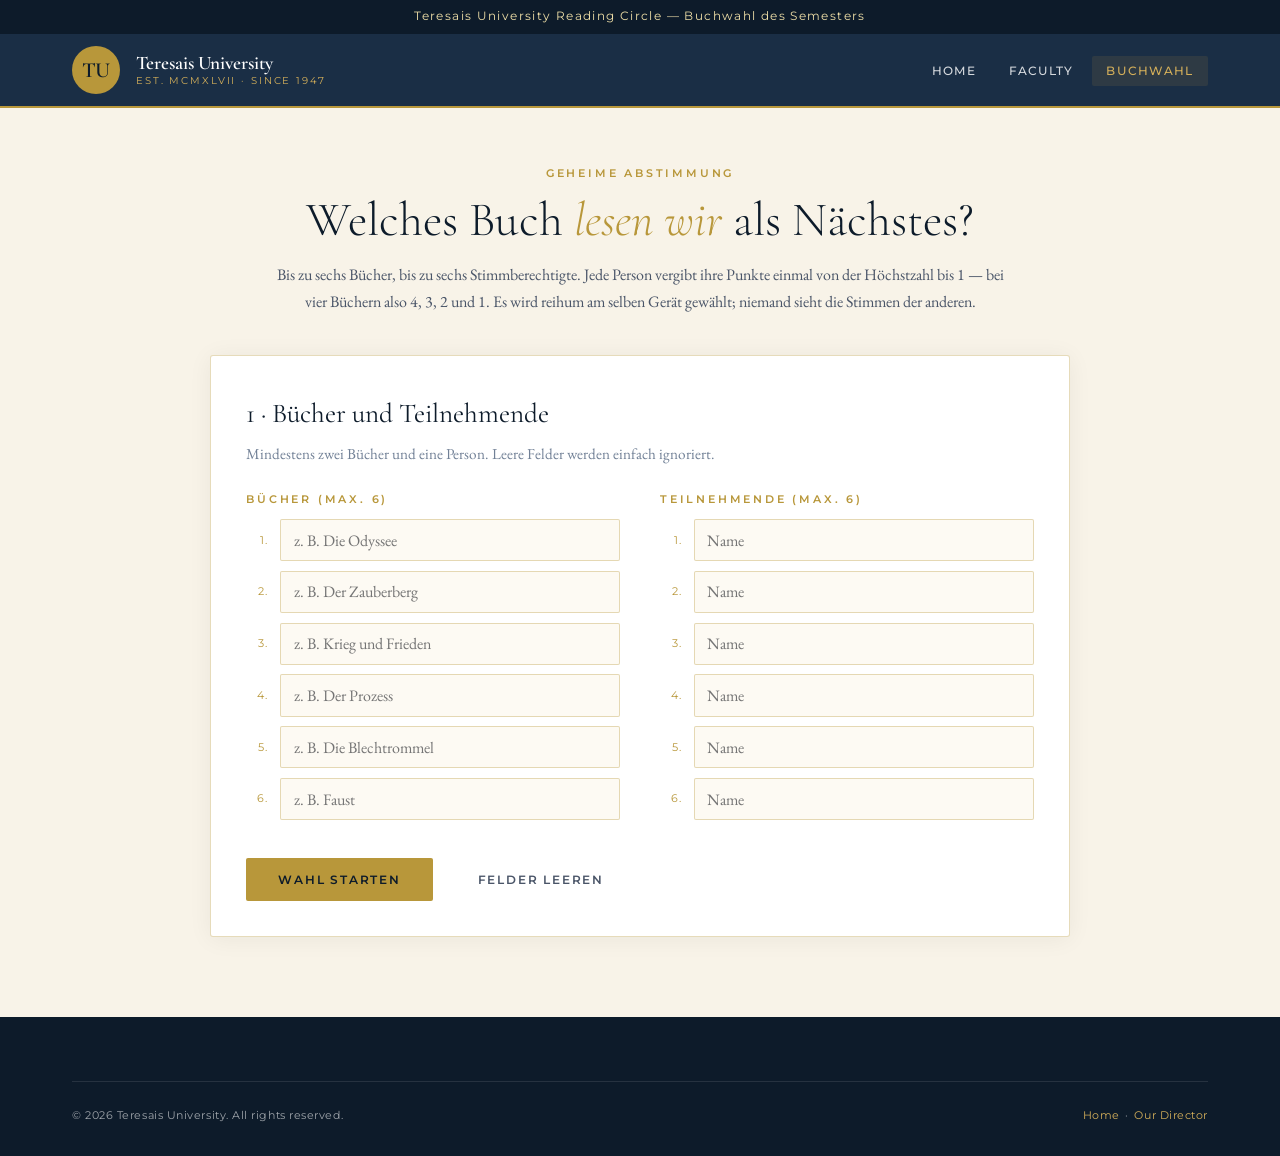
==== buchwahl.html @ daeba372 "Add secret book voting tool (Buchwahl) Standalone page for the reading circle: enter up to 6 books a" ====
<!DOCTYPE html>
<html lang="de">
<head>
  <meta charset="UTF-8" />
  <meta name="viewport" content="width=device-width, initial-scale=1.0" />
  <title>Buchwahl — Teresais University</title>
  <link rel="stylesheet" href="styles.css" />
  <style>
    /* ── Buchwahl — seiteneigene Stile ─────────────── */
    .vote-page { background: var(--parchment); min-height: 70vh; padding: 3.5rem 0 5rem; }
    .vote-head { text-align: center; margin-bottom: 2.5rem; }
    .vote-head h1 {
      font-family: 'Cormorant Garamond', Georgia, serif;
      font-weight: 300;
      font-size: clamp(2rem, 4vw, 3rem);
      line-height: 1.15;
    }
    .vote-head h1 em { font-style: italic; color: var(--gold); }
    .vote-head p { color: var(--slate); max-width: 46rem; margin: 0.8rem auto 0; }

    .card {
      background: var(--white);
      border: 1px solid var(--border);
      border-radius: 3px;
      box-shadow: 0 2px 24px rgba(13,27,42,0.06);
      padding: 2.2rem;
      max-width: 860px;
      margin: 0 auto;
    }
    .card + .card { margin-top: 1.5rem; }
    .card h2 {
      font-family: 'Cormorant Garamond', Georgia, serif;
      font-weight: 400;
      font-size: 1.7rem;
      margin-bottom: 0.3rem;
    }
    .card-hint { color: var(--slate-light); font-size: 0.95rem; margin-bottom: 1.4rem; }

    .field-grid { display: grid; grid-template-columns: 1fr 1fr; gap: 2.5rem; }
    @media (max-width: 720px) { .field-grid { grid-template-columns: 1fr; gap: 1.8rem; } }

    .field-row { display: flex; align-items: center; gap: 0.7rem; margin-bottom: 0.6rem; }
    .field-num {
      font-family: 'Montserrat', sans-serif;
      font-size: 0.7rem;
      letter-spacing: 0.1em;
      color: var(--gold);
      width: 1.4rem;
      text-align: right;
      flex: none;
    }
    .field-row input {
      flex: 1;
      font-family: 'EB Garamond', Georgia, serif;
      font-size: 1rem;
      color: var(--navy);
      background: var(--cream);
      border: 1px solid var(--border);
      border-radius: 2px;
      padding: 0.6rem 0.8rem;
      min-width: 0;
    }
    .field-row input:focus { outline: 2px solid var(--gold-light); outline-offset: 1px; background: var(--white); }

    button.btn { border: none; cursor: pointer; font-family: 'Montserrat', sans-serif; }
    .btn-navy { background: var(--navy); color: var(--gold-pale); }
    .btn-navy:hover { background: var(--navy-mid); }
    .btn-ghost {
      background: transparent;
      border: 1px solid var(--border);
      color: var(--slate);
    }
    .btn-ghost:hover { border-color: var(--gold); color: var(--navy); }
    .btn:disabled { opacity: 0.4; cursor: not-allowed; transform: none; box-shadow: none; }
    .btn-row { display: flex; flex-wrap: wrap; gap: 0.8rem; margin-top: 1.8rem; align-items: center; }
    .btn-row .btn-outline { margin-left: 0; }

    .notice {
      font-family: 'Montserrat', sans-serif;
      font-size: 0.78rem;
      letter-spacing: 0.04em;
      border-left: 3px solid var(--gold);
      background: rgba(184,151,58,0.09);
      color: var(--navy);
      padding: 0.7rem 1rem;
      margin-top: 1.2rem;
      border-radius: 2px;
    }
    .notice.error { border-left-color: #a03030; background: rgba(160,48,48,0.08); }
    .notice[hidden] { display: none; }

    /* ── Übergabe ──────────────────────────────────── */
    .handoff { text-align: center; padding: 1.5rem 0 0.5rem; }
    .handoff .who {
      font-family: 'Cormorant Garamond', Georgia, serif;
      font-size: clamp(2rem, 5vw, 3.2rem);
      font-weight: 300;
      color: var(--navy);
      margin: 0.6rem 0 0.4rem;
      word-break: break-word;
    }
    .handoff .secret {
      font-family: 'Montserrat', sans-serif;
      font-size: 0.72rem;
      letter-spacing: 0.18em;
      text-transform: uppercase;
      color: var(--gold);
    }

    /* ── Stimmzettel ───────────────────────────────── */
    .ballot { list-style: none; margin: 0; padding: 0; }
    .ballot li { margin-bottom: 0.7rem; }
    .ballot-btn {
      width: 100%;
      display: flex;
      align-items: center;
      gap: 1rem;
      text-align: left;
      background: var(--cream);
      border: 1px solid var(--border);
      border-radius: 2px;
      padding: 0.9rem 1.1rem;
      cursor: pointer;
      transition: all 0.15s;
      font-family: 'EB Garamond', Georgia, serif;
      font-size: 1.05rem;
      color: var(--navy);
    }
    .ballot-btn:hover { border-color: var(--gold); background: var(--white); }
    .ballot-btn:focus-visible { outline: 2px solid var(--gold-light); outline-offset: 2px; }
    .ballot-btn.chosen { background: var(--navy); color: var(--parchment); border-color: var(--navy); }
    .pts {
      flex: none;
      width: 2.6rem;
      height: 2.6rem;
      border-radius: 50%;
      display: grid;
      place-items: center;
      font-family: 'Montserrat', sans-serif;
      font-size: 0.95rem;
      font-weight: 600;
      border: 1px solid var(--border);
      color: var(--slate-light);
    }
    .ballot-btn.chosen .pts { background: var(--gold); color: var(--navy); border-color: var(--gold); }
    .ballot-title { flex: 1; min-width: 0; }
    .ballot-rank {
      font-family: 'Montserrat', sans-serif;
      font-size: 0.66rem;
      letter-spacing: 0.14em;
      text-transform: uppercase;
      opacity: 0.75;
      display: block;
    }
    .progress {
      font-family: 'Montserrat', sans-serif;
      font-size: 0.72rem;
      letter-spacing: 0.14em;
      text-transform: uppercase;
      color: var(--slate-light);
    }

    /* ── Ergebnis ──────────────────────────────────── */
    .result-row { margin-bottom: 1.4rem; }
    .result-head { display: flex; align-items: baseline; justify-content: space-between; gap: 1rem; }
    .result-name { font-size: 1.15rem; }
    .result-name .place {
      font-family: 'Montserrat', sans-serif;
      font-size: 0.7rem;
      letter-spacing: 0.14em;
      color: var(--gold);
      margin-right: 0.6rem;
    }
    .result-pts { font-family: 'Montserrat', sans-serif; font-size: 0.85rem; color: var(--slate); white-space: nowrap; }
    .bar { height: 8px; background: rgba(13,27,42,0.08); border-radius: 4px; margin-top: 0.5rem; overflow: hidden; }
    .bar span { display: block; height: 100%; background: var(--gold); border-radius: 4px; }
    .result-row.winner .bar span { background: var(--navy); }
    .result-row.winner .result-name { font-weight: 600; }
    .winner-banner {
      background: var(--navy);
      color: var(--parchment);
      border-radius: 3px;
      padding: 1.8rem 2rem;
      text-align: center;
      margin-bottom: 2rem;
    }
    .winner-banner .label {
      font-family: 'Montserrat', sans-serif;
      font-size: 0.7rem;
      letter-spacing: 0.22em;
      text-transform: uppercase;
      color: var(--gold-light);
    }
    .winner-banner .title {
      font-family: 'Cormorant Garamond', Georgia, serif;
      font-size: clamp(1.6rem, 4vw, 2.6rem);
      font-weight: 300;
      margin-top: 0.4rem;
      line-height: 1.2;
    }
    .step-hidden { display: none; }
  </style>
</head>
<body>

  <!-- Top Banner -->
  <div class="top-banner">
    Teresais University Reading Circle &mdash; Buchwahl des Semesters
  </div>

  <!-- Navigation -->
  <nav>
    <div class="nav-inner">
      <a class="nav-brand" href="index.html">
        <div class="nav-crest">TU</div>
        <div class="nav-title">
          Teresais University
          <span>Est. MCMXLVII &middot; Since 1947</span>
        </div>
      </a>
      <ul class="nav-links">
        <li><a href="index.html">Home</a></li>
        <li><a href="director.html">Faculty</a></li>
        <li><a href="buchwahl.html" class="active">Buchwahl</a></li>
      </ul>
    </div>
  </nav>

  <main class="vote-page">
    <div class="container">

      <div class="vote-head">
        <span class="section-label">Geheime Abstimmung</span>
        <h1>Welches Buch <em>lesen wir</em> als N&auml;chstes?</h1>
        <p>
          Bis zu sechs B&uuml;cher, bis zu sechs Stimmberechtigte. Jede Person vergibt ihre
          Punkte einmal von der H&ouml;chstzahl bis 1 &mdash; bei vier B&uuml;chern also 4, 3, 2 und 1.
          Es wird reihum am selben Ger&auml;t gew&auml;hlt; niemand sieht die Stimmen der anderen.
        </p>
      </div>

      <!-- ── Schritt 1: Einrichtung ─────────────────── -->
      <section class="card" id="step-setup">
        <h2>1 &middot; B&uuml;cher und Teilnehmende</h2>
        <p class="card-hint">
          Mindestens zwei B&uuml;cher und eine Person. Leere Felder werden einfach ignoriert.
        </p>

        <div class="field-grid">
          <div>
            <span class="section-label">B&uuml;cher (max. 6)</span>
            <div id="book-fields"></div>
          </div>
          <div>
            <span class="section-label">Teilnehmende (max. 6)</span>
            <div id="voter-fields"></div>
          </div>
        </div>

        <div class="notice error" id="setup-error" hidden></div>

        <div class="btn-row">
          <button type="button" class="btn btn-gold" id="start-btn">Wahl starten</button>
          <button type="button" class="btn btn-ghost" id="clear-setup-btn">Felder leeren</button>
        </div>
      </section>

      <!-- ── Schritt 2: Ger&auml;t &uuml;bergeben ──────────── -->
      <section class="card step-hidden" id="step-handoff">
        <div class="handoff">
          <span class="secret">Bitte weiterreichen &mdash; Stimme <span id="handoff-count"></span></span>
          <div class="who" id="handoff-name"></div>
          <p class="card-hint" id="handoff-hint"></p>
          <div class="btn-row" style="justify-content:center">
            <button type="button" class="btn btn-gold" id="handoff-btn">Ich bin bereit &mdash; Stimmzettel &ouml;ffnen</button>
          </div>
        </div>
      </section>

      <!-- ── Schritt 3: Stimmzettel ─────────────────── -->
      <section class="card step-hidden" id="step-vote">
        <h2 id="vote-title"></h2>
        <p class="card-hint" id="vote-hint"></p>

        <ul class="ballot" id="ballot"></ul>

        <div class="notice" id="vote-status" aria-live="polite"></div>

        <div class="btn-row">
          <button type="button" class="btn btn-gold" id="submit-vote-btn" disabled>Stimme abgeben</button>
          <button type="button" class="btn btn-ghost" id="reset-vote-btn">Rangfolge zur&uuml;cksetzen</button>
        </div>
      </section>

      <!-- ── Schritt 4: Ergebnis ────────────────────── -->
      <section class="card step-hidden" id="step-results">
        <div class="winner-banner" id="winner-banner">
          <div class="label" id="winner-label">Gew&auml;hltes Buch</div>
          <div class="title" id="winner-title"></div>
        </div>

        <h2>Endstand</h2>
        <p class="card-hint" id="results-hint"></p>
        <div id="results-list"></div>

        <div class="notice">
          Einzelne Stimmzettel werden nicht angezeigt &mdash; nur die Gesamtpunkte.
        </div>

        <div class="btn-row">
          <button type="button" class="btn btn-navy" id="again-btn">Nochmal w&auml;hlen (gleiche Liste)</button>
          <button type="button" class="btn btn-ghost" id="new-btn">Neue Wahl</button>
        </div>
      </section>

    </div>
  </main>

  <!-- Footer -->
  <footer>
    <div class="container">
      <div class="footer-bottom">
        <span>&copy; 2026 Teresais University. All rights reserved.</span>
        <span><a href="index.html">Home</a>&ensp;&middot;&ensp;<a href="director.html">Our Director</a></span>
      </div>
    </div>
  </footer>

  <script>
  (function () {
    'use strict';

    var MAX = 6;
    var STORE_KEY = 'tu-buchwahl-v1';

    /* ── Zustand ─────────────────────────────────── */
    var state = {
      phase: 'setup',      // setup | handoff | vote | results
      books: [],           // [{ id, title }]
      voters: [],          // [{ id, name }]
      current: 0,          // Index der Person, die gerade dran ist
      totals: {}           // bookId -> Punkte (aggregiert, keine Einzelstimmen)
    };
    var draft = {};        // bookId -> Punkte, nur f&uuml;r den offenen Stimmzettel
    var order = [];        // Reihenfolge der Klicks im offenen Stimmzettel

    /* ── Hilfen ──────────────────────────────────── */
    function $(id) { return document.getElementById(id); }

    function esc(s) {
      return String(s).replace(/[&<>"']/g, function (c) {
        return { '&': '&amp;', '<': '&lt;', '>': '&gt;', '"': '&quot;', "'": '&#39;' }[c];
      });
    }

    function save() {
      try { localStorage.setItem(STORE_KEY, JSON.stringify(state)); } catch (e) { /* egal */ }
    }

    function load() {
      try {
        var raw = localStorage.getItem(STORE_KEY);
        if (!raw) return null;
        var s = JSON.parse(raw);
        if (!s || !Array.isArray(s.books) || !Array.isArray(s.voters)) return null;
        return s;
      } catch (e) { return null; }
    }

    function clearStore() {
      try { localStorage.removeItem(STORE_KEY); } catch (e) { /* egal */ }
    }

    /* ── Eingabefelder aufbauen ──────────────────── */
    function buildFields(hostId, prefix, placeholders) {
      var host = $(hostId);
      host.innerHTML = '';
      for (var i = 0; i < MAX; i++) {
        var row = document.createElement('div');
        row.className = 'field-row';

        var num = document.createElement('span');
        num.className = 'field-num';
        num.textContent = (i + 1) + '.';

        var input = document.createElement('input');
        input.type = 'text';
        input.id = prefix + '-' + i;
        input.maxLength = 80;
        input.placeholder = placeholders[i] || '';
        input.setAttribute('aria-label', prefix === 'book' ? 'Buch ' + (i + 1) : 'Person ' + (i + 1));

        row.appendChild(num);
        row.appendChild(input);
        host.appendChild(row);
      }
    }

    function readFields(prefix) {
      var out = [];
      for (var i = 0; i < MAX; i++) {
        var el = $(prefix + '-' + i);
        var v = el ? el.value.trim().replace(/\s+/g, ' ') : '';
        if (v) out.push(v);
      }
      return out;
    }

    function fillFields(prefix, values) {
      for (var i = 0; i < MAX; i++) {
        var el = $(prefix + '-' + i);
        if (el) el.value = values[i] || '';
      }
    }

    function firstDuplicate(list) {
      var seen = {};
      for (var i = 0; i < list.length; i++) {
        var key = list[i].toLowerCase();
        if (seen[key]) return list[i];
        seen[key] = true;
      }
      return null;
    }

    /* ── Ansicht schalten ────────────────────────── */
    function show(step) {
      ['setup', 'handoff', 'vote', 'results'].forEach(function (name) {
        $('step-' + name).classList.toggle('step-hidden', name !== step);
      });
      window.scrollTo({ top: 0, behavior: 'smooth' });
    }

    function render() {
      if (state.phase === 'handoff') { renderHandoff(); show('handoff'); }
      else if (state.phase === 'vote') { renderBallot(); show('vote'); }
      else if (state.phase === 'results') { renderResults(); show('results'); }
      else { show('setup'); }
    }

    /* ── Schritt 1: Einrichtung ──────────────────── */
    function startVote() {
      var books = readFields('book');
      var voters = readFields('voter');
      var err = $('setup-error');

      function fail(msg) { err.textContent = msg; err.hidden = false; }
      err.hidden = true;

      if (books.length < 2) { return fail('Bitte mindestens zwei Bücher eintragen.'); }
      if (voters.length < 1) { return fail('Bitte mindestens eine Person eintragen.'); }

      var dupBook = firstDuplicate(books);
      if (dupBook) { return fail('Das Buch „' + dupBook + '“ steht doppelt in der Liste.'); }
      var dupVoter = firstDuplicate(voters);
      if (dupVoter) { return fail('Der Name „' + dupVoter + '“ kommt doppelt vor — bitte unterscheidbar machen.'); }

      state.books = books.map(function (t, i) { return { id: 'b' + i, title: t }; });
      state.voters = voters.map(function (n, i) { return { id: 'v' + i, name: n }; });
      state.totals = {};
      state.books.forEach(function (b) { state.totals[b.id] = 0; });
      state.current = 0;
      state.phase = 'handoff';
      save();
      render();
    }

    /* ── Schritt 2: &Uuml;bergabe ────────────────────── */
    function renderHandoff() {
      var voter = state.voters[state.current];
      var max = state.books.length;
      $('handoff-count').textContent = (state.current + 1) + ' von ' + state.voters.length;
      $('handoff-name').textContent = voter.name;
      $('handoff-hint').innerHTML =
        'Bitte das Ger&auml;t an <strong>' + esc(voter.name) + '</strong> weitergeben. ' +
        'Erst dann &ouml;ffnen &mdash; auf dem Stimmzettel werden ' + max + ' Punkte bis 1 Punkt vergeben.';
    }

    /* ── Schritt 3: Stimmzettel ──────────────────── */
    function openBallot() {
      draft = {};
      order = [];
      state.phase = 'vote';
      save();
      render();
    }

    function toggleBook(bookId) {
      var idx = order.indexOf(bookId);
      if (idx === -1) {
        if (order.length < state.books.length) order.push(bookId);
      } else {
        order.splice(idx, 1);
      }
      recomputeDraft();
      renderBallot();
    }

    function recomputeDraft() {
      var max = state.books.length;
      draft = {};
      order.forEach(function (id, i) { draft[id] = max - i; });
    }

    function renderBallot() {
      var voter = state.voters[state.current];
      var max = state.books.length;

      $('vote-title').textContent = 'Stimmzettel von ' + voter.name;
      $('vote-hint').innerHTML =
        'In Wunschreihenfolge antippen: der erste Klick gibt <strong>' + max + ' Punkte</strong>, ' +
        'der letzte <strong>1 Punkt</strong>. Nochmal antippen nimmt ein Buch wieder heraus.';

      var list = $('ballot');
      list.innerHTML = '';

      state.books.forEach(function (book) {
        var pts = draft[book.id];
        var chosen = typeof pts === 'number';
        var rank = chosen ? (order.indexOf(book.id) + 1) : 0;

        var li = document.createElement('li');
        var btn = document.createElement('button');
        btn.type = 'button';
        btn.className = 'ballot-btn' + (chosen ? ' chosen' : '');
        btn.setAttribute('aria-pressed', chosen ? 'true' : 'false');
        btn.innerHTML =
          '<span class="pts">' + (chosen ? pts : '&ndash;') + '</span>' +
          '<span class="ballot-title">' +
            '<span class="ballot-rank">' +
              (chosen ? (rank + '. Wahl · ' + pts + (pts === 1 ? ' Punkt' : ' Punkte')) : 'noch nicht gewählt') +
            '</span>' +
            esc(book.title) +
          '</span>';
        btn.addEventListener('click', function () { toggleBook(book.id); });
        li.appendChild(btn);
        list.appendChild(li);
      });

      var done = order.length === max;
      $('submit-vote-btn').disabled = !done;
      $('vote-status').textContent = done
        ? 'Alle ' + max + ' Bücher sind bewertet. Stimme kann abgegeben werden.'
        : 'Noch ' + (max - order.length) + ' von ' + max + ' Büchern zu vergeben.';
    }

    function submitVote() {
      if (order.length !== state.books.length) return;

      // Nur die Summe wird gespeichert - keine Einzelstimmen.
      Object.keys(draft).forEach(function (bookId) {
        state.totals[bookId] = (state.totals[bookId] || 0) + draft[bookId];
      });
      draft = {};
      order = [];

      state.current += 1;
      state.phase = (state.current >= state.voters.length) ? 'results' : 'handoff';
      save();
      render();
    }

    /* ── Schritt 4: Ergebnis ─────────────────────── */
    function renderResults() {
      var rows = state.books.map(function (b) {
        return { title: b.title, points: state.totals[b.id] || 0 };
      }).sort(function (a, b) { return b.points - a.points; });

      var top = rows.length ? rows[0].points : 0;
      var winners = rows.filter(function (r) { return r.points === top; });
      var tie = winners.length > 1;

      $('winner-label').textContent = tie ? 'Gleichstand an der Spitze' : 'Gewähltes Buch';
      $('winner-title').textContent = winners.map(function (w) { return w.title; }).join('  ·  ');

      var maxPossible = state.voters.length * state.books.length;
      $('results-hint').textContent =
        state.voters.length + (state.voters.length === 1 ? ' Stimme' : ' Stimmen') +
        ' · ' + state.books.length + ' Bücher · höchstmögliche Punktzahl: ' + maxPossible +
        (tie ? ' · Gleichstand — bitte per Stichwahl entscheiden.' : '');

      var host = $('results-list');
      host.innerHTML = '';
      var place = 0, lastPts = null;

      rows.forEach(function (r, i) {
        if (r.points !== lastPts) { place = i + 1; lastPts = r.points; }
        var width = top > 0 ? Math.round((r.points / top) * 100) : 0;

        var row = document.createElement('div');
        row.className = 'result-row' + (r.points === top ? ' winner' : '');
        row.innerHTML =
          '<div class="result-head">' +
            '<span class="result-name"><span class="place">' + place + '.</span>' + esc(r.title) + '</span>' +
            '<span class="result-pts">' + r.points + (r.points === 1 ? ' Punkt' : ' Punkte') + '</span>' +
          '</div>' +
          '<div class="bar"><span style="width:' + width + '%"></span></div>';
        host.appendChild(row);
      });
    }

    /* ── Neustarts ───────────────────────────────── */
    function voteAgain() {
      state.totals = {};
      state.books.forEach(function (b) { state.totals[b.id] = 0; });
      state.current = 0;
      state.phase = 'handoff';
      draft = {}; order = [];
      save();
      render();
    }

    function newVote(keepFields) {
      var books = state.books.map(function (b) { return b.title; });
      var voters = state.voters.map(function (v) { return v.name; });
      state = { phase: 'setup', books: [], voters: [], current: 0, totals: {} };
      draft = {}; order = [];
      clearStore();
      fillFields('book', keepFields ? books : []);
      fillFields('voter', keepFields ? voters : []);
      $('setup-error').hidden = true;
      render();
    }

    /* ── Start ───────────────────────────────────── */
    buildFields('book-fields', 'book', [
      'z. B. Die Odyssee', 'z. B. Der Zauberberg', 'z. B. Krieg und Frieden',
      'z. B. Der Prozess', 'z. B. Die Blechtrommel', 'z. B. Faust'
    ]);
    buildFields('voter-fields', 'voter', ['Name', 'Name', 'Name', 'Name', 'Name', 'Name']);

    $('start-btn').addEventListener('click', startVote);
    $('clear-setup-btn').addEventListener('click', function () {
      fillFields('book', []); fillFields('voter', []); $('setup-error').hidden = true;
      var first = $('book-0'); if (first) first.focus();
    });
    $('handoff-btn').addEventListener('click', openBallot);
    $('submit-vote-btn').addEventListener('click', submitVote);
    $('reset-vote-btn').addEventListener('click', function () {
      draft = {}; order = []; renderBallot();
    });
    $('again-btn').addEventListener('click', voteAgain);
    $('new-btn').addEventListener('click', function () { newVote(true); });

    // Enter im Einrichtungsformular startet die Wahl.
    document.querySelectorAll('#step-setup input').forEach(function (input) {
      input.addEventListener('keydown', function (e) {
        if (e.key === 'Enter') { e.preventDefault(); startVote(); }
      });
    });

    // Gespeicherten Stand wiederherstellen (ohne offenen Stimmzettel).
    var saved = load();
    if (saved && saved.books.length >= 2 && saved.voters.length >= 1 && saved.phase !== 'setup') {
      state = saved;
      if (state.phase === 'vote') state.phase = 'handoff';   // angefangener Zettel wird verworfen
      if (state.current >= state.voters.length) state.phase = 'results';
      fillFields('book', state.books.map(function (b) { return b.title; }));
      fillFields('voter', state.voters.map(function (v) { return v.name; }));
    }
    render();
  })();
  </script>

</body>
</html>
---- styles.css ----
/* ===================================================
   Teresais University — Stylesheet
   Palette: deep navy, antique gold, parchment, slate
   =================================================== */

@import url('https://fonts.googleapis.com/css2?family=Cormorant+Garamond:ital,wght@0,300;0,400;0,600;1,300;1,400&family=EB+Garamond:ital,wght@0,400;0,500;1,400&family=Montserrat:wght@300;400;500;600&display=swap');

:root {
  --navy:       #0d1b2a;
  --navy-mid:   #1a2e45;
  --gold:       #b8973a;
  --gold-light: #d4af5a;
  --gold-pale:  #f0e0a8;
  --parchment:  #f8f3e8;
  --cream:      #fdfaf3;
  --slate:      #4a5568;
  --slate-light:#718096;
  --white:      #ffffff;
  --border:     rgba(184,151,58,0.35);
}

*, *::before, *::after { box-sizing: border-box; margin: 0; padding: 0; }

html { scroll-behavior: smooth; }

body {
  font-family: 'EB Garamond', Georgia, serif;
  background: var(--cream);
  color: var(--navy);
  line-height: 1.7;
}

/* ── Utility ──────────────────────────────────────── */
.container { max-width: 1200px; margin: 0 auto; padding: 0 2rem; }
.gold-rule  { border: none; border-top: 1px solid var(--border); margin: 1.5rem 0; }
.serif      { font-family: 'Cormorant Garamond', Georgia, serif; }
.section-label {
  font-family: 'Montserrat', sans-serif;
  font-size: 0.7rem;
  font-weight: 600;
  letter-spacing: 0.25em;
  text-transform: uppercase;
  color: var(--gold);
  display: block;
  margin-bottom: 0.6rem;
}

/* ── Top Banner ───────────────────────────────────── */
.top-banner {
  background: var(--navy);
  color: var(--gold-pale);
  font-family: 'Montserrat', sans-serif;
  font-size: 0.72rem;
  letter-spacing: 0.12em;
  padding: 0.45rem 0;
  text-align: center;
}
.top-banner a { color: var(--gold-light); text-decoration: none; }
.top-banner a:hover { text-decoration: underline; }

/* ── Navigation ──────────────────────────────────── */
nav {
  background: var(--navy-mid);
  position: sticky;
  top: 0;
  z-index: 1000;
  border-bottom: 2px solid var(--gold);
}
.nav-inner {
  display: flex;
  align-items: center;
  justify-content: space-between;
  padding: 0 2rem;
  height: 72px;
  max-width: 1200px;
  margin: 0 auto;
}
.nav-brand {
  display: flex;
  align-items: center;
  gap: 1rem;
  text-decoration: none;
}
.nav-crest {
  width: 48px;
  height: 48px;
  background: var(--gold);
  border-radius: 50%;
  display: flex;
  align-items: center;
  justify-content: center;
  font-family: 'Cormorant Garamond', serif;
  font-size: 1.35rem;
  color: var(--navy);
  font-weight: 600;
  flex-shrink: 0;
  letter-spacing: -0.02em;
}
.nav-title {
  font-family: 'Cormorant Garamond', Georgia, serif;
  font-size: 1.2rem;
  font-weight: 600;
  color: var(--white);
  line-height: 1.2;
}
.nav-title span {
  display: block;
  font-size: 0.65rem;
  font-family: 'Montserrat', sans-serif;
  font-weight: 400;
  letter-spacing: 0.18em;
  color: var(--gold-light);
  text-transform: uppercase;
}
.nav-links {
  display: flex;
  gap: 0.25rem;
  list-style: none;
}
.nav-links a {
  font-family: 'Montserrat', sans-serif;
  font-size: 0.72rem;
  font-weight: 500;
  letter-spacing: 0.1em;
  text-transform: uppercase;
  color: rgba(255,255,255,0.82);
  text-decoration: none;
  padding: 0.5rem 0.9rem;
  border-radius: 2px;
  transition: color 0.2s, background 0.2s;
}
.nav-links a:hover,
.nav-links a.active {
  color: var(--gold-light);
  background: rgba(184,151,58,0.12);
}
.nav-cta {
  background: var(--gold) !important;
  color: var(--navy) !important;
  padding: 0.5rem 1.1rem !important;
  border-radius: 2px;
}
.nav-cta:hover { background: var(--gold-light) !important; }

/* ── Hero ─────────────────────────────────────────── */
.hero {
  background: linear-gradient(170deg, var(--navy) 0%, #0f2336 55%, #1c3a55 100%);
  color: var(--white);
  padding: 7rem 2rem 6rem;
  position: relative;
  overflow: hidden;
}
.hero::before {
  content: '';
  position: absolute;
  inset: 0;
  background:
    repeating-linear-gradient(
      0deg,
      transparent,
      transparent 59px,
      rgba(184,151,58,0.06) 59px,
      rgba(184,151,58,0.06) 60px
    ),
    repeating-linear-gradient(
      90deg,
      transparent,
      transparent 59px,
      rgba(184,151,58,0.06) 59px,
      rgba(184,151,58,0.06) 60px
    );
  pointer-events: none;
}
.hero-inner {
  position: relative;
  max-width: 1200px;
  margin: 0 auto;
  display: grid;
  grid-template-columns: 1fr 1fr;
  gap: 5rem;
  align-items: center;
}
.hero-eyebrow {
  font-family: 'Montserrat', sans-serif;
  font-size: 0.72rem;
  font-weight: 600;
  letter-spacing: 0.3em;
  text-transform: uppercase;
  color: var(--gold-light);
  margin-bottom: 1.4rem;
}
.hero h1 {
  font-family: 'Cormorant Garamond', Georgia, serif;
  font-size: clamp(2.6rem, 4.5vw, 4rem);
  font-weight: 300;
  line-height: 1.12;
  margin-bottom: 1.5rem;
}
.hero h1 em {
  font-style: italic;
  color: var(--gold-light);
}
.hero p {
  font-size: 1.1rem;
  color: rgba(255,255,255,0.78);
  max-width: 480px;
  margin-bottom: 2.5rem;
  line-height: 1.8;
}
.btn {
  display: inline-block;
  font-family: 'Montserrat', sans-serif;
  font-size: 0.75rem;
  font-weight: 600;
  letter-spacing: 0.15em;
  text-transform: uppercase;
  text-decoration: none;
  padding: 0.85rem 2rem;
  border-radius: 2px;
  transition: all 0.2s;
}
.btn-gold {
  background: var(--gold);
  color: var(--navy);
}
.btn-gold:hover { background: var(--gold-light); transform: translateY(-1px); box-shadow: 0 4px 20px rgba(184,151,58,0.4); }
.btn-outline {
  border: 1px solid rgba(255,255,255,0.45);
  color: var(--white);
  margin-left: 1rem;
}
.btn-outline:hover { border-color: var(--gold-light); color: var(--gold-light); }

.hero-stats {
  display: flex;
  gap: 2.5rem;
  margin-top: 3.5rem;
  padding-top: 2rem;
  border-top: 1px solid rgba(184,151,58,0.25);
}
.hero-stat-num {
  font-family: 'Cormorant Garamond', serif;
  font-size: 2.2rem;
  font-weight: 300;
  color: var(--gold-light);
  line-height: 1;
}
.hero-stat-label {
  font-family: 'Montserrat', sans-serif;
  font-size: 0.65rem;
  letter-spacing: 0.12em;
  text-transform: uppercase;
  color: rgba(255,255,255,0.55);
  margin-top: 0.3rem;
}

.hero-card {
  background: rgba(255,255,255,0.06);
  border: 1px solid rgba(184,151,58,0.25);
  border-radius: 4px;
  padding: 2.5rem;
  backdrop-filter: blur(8px);
}
.hero-card-title {
  font-family: 'Cormorant Garamond', serif;
  font-size: 1.3rem;
  font-weight: 400;
  color: var(--gold-light);
  margin-bottom: 1.5rem;
  padding-bottom: 0.8rem;
  border-bottom: 1px solid rgba(184,151,58,0.3);
}
.hero-card ul { list-style: none; }
.hero-card ul li {
  font-size: 0.92rem;
  color: rgba(255,255,255,0.78);
  padding: 0.6rem 0;
  border-bottom: 1px solid rgba(255,255,255,0.07);
  display: flex;
  gap: 0.8rem;
  align-items: baseline;
}
.hero-card ul li::before {
  content: '◆';
  font-size: 0.45rem;
  color: var(--gold);
  flex-shrink: 0;
  position: relative;
  top: -0.1em;
}

/* ── Divider Ornament ─────────────────────────────── */
.ornament {
  text-align: center;
  color: var(--gold);
  font-size: 1.1rem;
  letter-spacing: 0.6em;
  padding: 2.5rem 0 0.5rem;
  opacity: 0.6;
}
.ornament::before,
.ornament::after {
  content: '— ';
}

/* ── Section Defaults ─────────────────────────────── */
section { padding: 5rem 0; }
.section-header { text-align: center; margin-bottom: 3.5rem; }
.section-header h2 {
  font-family: 'Cormorant Garamond', Georgia, serif;
  font-size: clamp(2rem, 3.5vw, 2.8rem);
  font-weight: 400;
  line-height: 1.2;
  margin-bottom: 1rem;
}
.section-header p {
  color: var(--slate);
  max-width: 560px;
  margin: 0 auto;
  font-size: 1.05rem;
}

/* ── About Strip ──────────────────────────────────── */
.about-strip {
  background: var(--navy);
  color: var(--white);
  padding: 4.5rem 0;
}
.about-strip-inner {
  display: grid;
  grid-template-columns: 1.1fr 1fr;
  gap: 5rem;
  align-items: center;
}
.about-strip h2 {
  font-family: 'Cormorant Garamond', serif;
  font-size: clamp(1.9rem, 3vw, 2.5rem);
  font-weight: 300;
  line-height: 1.25;
  margin-bottom: 1.2rem;
}
.about-strip h2 em { font-style: italic; color: var(--gold-light); }
.about-strip p { color: rgba(255,255,255,0.72); line-height: 1.85; margin-bottom: 1rem; font-size: 1.02rem; }
.about-strip .btn-gold { margin-top: 1rem; }
.about-pillars { display: grid; gap: 1.2rem; }
.pillar {
  background: rgba(255,255,255,0.05);
  border-left: 3px solid var(--gold);
  padding: 1.2rem 1.5rem;
  border-radius: 0 3px 3px 0;
}
.pillar-title {
  font-family: 'Cormorant Garamond', serif;
  font-size: 1.1rem;
  font-weight: 600;
  color: var(--gold-light);
  margin-bottom: 0.3rem;
}
.pillar p { font-size: 0.88rem; color: rgba(255,255,255,0.62); margin: 0; line-height: 1.55; }

/* ── Academic Programmes ──────────────────────────── */
.programmes { background: var(--parchment); }
.prog-grid {
  display: grid;
  grid-template-columns: repeat(3, 1fr);
  gap: 1.8rem;
}
.prog-card {
  background: var(--white);
  border: 1px solid var(--border);
  border-top: 4px solid var(--gold);
  padding: 2rem;
  border-radius: 0 0 4px 4px;
  transition: box-shadow 0.25s, transform 0.25s;
}
.prog-card:hover { box-shadow: 0 8px 36px rgba(13,27,42,0.12); transform: translateY(-3px); }
.prog-badge {
  font-family: 'Montserrat', sans-serif;
  font-size: 0.65rem;
  font-weight: 600;
  letter-spacing: 0.15em;
  text-transform: uppercase;
  color: var(--white);
  background: var(--navy-mid);
  padding: 0.25rem 0.6rem;
  border-radius: 2px;
  display: inline-block;
  margin-bottom: 1rem;
}
.prog-card h3 {
  font-family: 'Cormorant Garamond', serif;
  font-size: 1.35rem;
  font-weight: 600;
  margin-bottom: 0.7rem;
  line-height: 1.25;
}
.prog-card p { font-size: 0.93rem; color: var(--slate); line-height: 1.65; margin-bottom: 1.2rem; }
.prog-meta {
  font-family: 'Montserrat', sans-serif;
  font-size: 0.7rem;
  color: var(--slate-light);
  letter-spacing: 0.08em;
}
.prog-meta span { color: var(--gold); font-weight: 600; }
.prog-link {
  display: inline-block;
  margin-top: 1rem;
  font-family: 'Montserrat', sans-serif;
  font-size: 0.72rem;
  font-weight: 600;
  letter-spacing: 0.12em;
  text-transform: uppercase;
  color: var(--navy-mid);
  text-decoration: none;
  border-bottom: 1px solid var(--gold);
  padding-bottom: 1px;
  transition: color 0.2s;
}
.prog-link:hover { color: var(--gold); }

/* ── Research Spotlight ───────────────────────────── */
.research { background: var(--cream); }
.research-grid {
  display: grid;
  grid-template-columns: 1fr 1fr;
  gap: 2rem;
}
.research-card {
  border: 1px solid var(--border);
  border-radius: 4px;
  overflow: hidden;
  transition: box-shadow 0.25s;
}
.research-card:hover { box-shadow: 0 6px 28px rgba(13,27,42,0.1); }
.research-card-img {
  height: 180px;
  background: linear-gradient(135deg, var(--navy) 0%, var(--navy-mid) 100%);
  display: flex;
  align-items: center;
  justify-content: center;
  font-size: 3.5rem;
  position: relative;
  overflow: hidden;
}
.research-card-img::after {
  content: '';
  position: absolute;
  inset: 0;
  background: linear-gradient(to bottom, transparent 40%, rgba(13,27,42,0.45));
}
.research-card-body { padding: 1.5rem 1.8rem 1.8rem; }
.research-card-body h3 {
  font-family: 'Cormorant Garamond', serif;
  font-size: 1.25rem;
  font-weight: 600;
  margin-bottom: 0.6rem;
  line-height: 1.3;
}
.research-card-body p { font-size: 0.92rem; color: var(--slate); line-height: 1.65; }
.research-tag {
  display: inline-block;
  background: var(--parchment);
  border: 1px solid var(--border);
  font-family: 'Montserrat', sans-serif;
  font-size: 0.62rem;
  font-weight: 600;
  letter-spacing: 0.1em;
  text-transform: uppercase;
  color: var(--gold);
  padding: 0.2rem 0.55rem;
  border-radius: 2px;
  margin-bottom: 0.7rem;
}

/* ── Faculty Highlight ────────────────────────────── */
.faculty-highlight {
  background: linear-gradient(160deg, var(--navy) 0%, #142840 100%);
  color: var(--white);
  padding: 5rem 0;
}
.faculty-inner {
  display: grid;
  grid-template-columns: 280px 1fr;
  gap: 4rem;
  align-items: start;
}
.faculty-portrait {
  text-align: center;
}
.portrait-frame {
  width: 220px;
  height: 220px;
  border-radius: 50%;
  background: linear-gradient(135deg, #1e3a5c, #2c5282);
  border: 4px solid var(--gold);
  display: flex;
  align-items: center;
  justify-content: center;
  font-family: 'Cormorant Garamond', serif;
  font-size: 4rem;
  color: var(--gold-pale);
  margin: 0 auto 1.2rem;
  box-shadow: 0 0 0 8px rgba(184,151,58,0.15);
}
.faculty-name {
  font-family: 'Cormorant Garamond', serif;
  font-size: 1.3rem;
  font-weight: 600;
  color: var(--white);
}
.faculty-title-sm {
  font-family: 'Montserrat', sans-serif;
  font-size: 0.68rem;
  color: var(--gold-light);
  letter-spacing: 0.1em;
  text-transform: uppercase;
  margin-top: 0.3rem;
}
.faculty-info h2 {
  font-family: 'Cormorant Garamond', serif;
  font-size: clamp(1.8rem, 2.5vw, 2.4rem);
  font-weight: 300;
  line-height: 1.25;
  margin-bottom: 1.2rem;
}
.faculty-info h2 em { font-style: italic; color: var(--gold-light); }
.faculty-info p { color: rgba(255,255,255,0.75); line-height: 1.85; margin-bottom: 1rem; font-size: 1rem; }
.faculty-info .btn-gold { margin-top: 0.5rem; }

/* ── Quote Banner ─────────────────────────────────── */
.quote-banner {
  background: var(--gold);
  padding: 3.5rem 2rem;
  text-align: center;
}
.quote-banner blockquote {
  font-family: 'Cormorant Garamond', Georgia, serif;
  font-size: clamp(1.5rem, 2.5vw, 2rem);
  font-style: italic;
  font-weight: 300;
  color: var(--navy);
  max-width: 800px;
  margin: 0 auto;
  line-height: 1.5;
}
.quote-banner cite {
  display: block;
  font-family: 'Montserrat', sans-serif;
  font-size: 0.7rem;
  font-weight: 600;
  letter-spacing: 0.2em;
  text-transform: uppercase;
  color: var(--navy-mid);
  margin-top: 1rem;
  font-style: normal;
}

/* ── News ─────────────────────────────────────────── */
.news { background: var(--parchment); }
.news-grid { display: grid; grid-template-columns: repeat(3, 1fr); gap: 1.8rem; }
.news-card {
  background: var(--white);
  border: 1px solid var(--border);
  border-radius: 3px;
  overflow: hidden;
  transition: box-shadow 0.25s;
}
.news-card:hover { box-shadow: 0 6px 28px rgba(13,27,42,0.1); }
.news-date {
  background: var(--navy);
  color: var(--gold-light);
  font-family: 'Montserrat', sans-serif;
  font-size: 0.7rem;
  font-weight: 600;
  letter-spacing: 0.15em;
  text-transform: uppercase;
  padding: 0.5rem 1.2rem;
}
.news-body { padding: 1.4rem 1.5rem 1.6rem; }
.news-body h3 {
  font-family: 'Cormorant Garamond', serif;
  font-size: 1.15rem;
  font-weight: 600;
  line-height: 1.3;
  margin-bottom: 0.6rem;
}
.news-body p { font-size: 0.88rem; color: var(--slate); line-height: 1.6; }
.news-link {
  display: inline-block;
  margin-top: 0.9rem;
  font-family: 'Montserrat', sans-serif;
  font-size: 0.68rem;
  font-weight: 600;
  letter-spacing: 0.12em;
  text-transform: uppercase;
  color: var(--gold);
  text-decoration: none;
}

/* ── CTA Strip ────────────────────────────────────── */
.cta-strip {
  background: var(--navy-mid);
  padding: 4rem 2rem;
  text-align: center;
  color: var(--white);
}
.cta-strip h2 {
  font-family: 'Cormorant Garamond', serif;
  font-size: clamp(1.8rem, 3vw, 2.5rem);
  font-weight: 300;
  margin-bottom: 0.7rem;
}
.cta-strip p { color: rgba(255,255,255,0.65); margin-bottom: 2rem; }
.cta-strip .btn { margin: 0.4rem; }

/* ── Footer ───────────────────────────────────────── */
footer {
  background: var(--navy);
  color: rgba(255,255,255,0.6);
  padding: 4rem 0 2rem;
}
.footer-grid {
  display: grid;
  grid-template-columns: 1.8fr 1fr 1fr 1fr;
  gap: 3rem;
  margin-bottom: 3rem;
}
.footer-brand .nav-crest {
  width: 52px; height: 52px; font-size: 1.5rem;
  margin-bottom: 1rem;
}
.footer-brand p {
  font-size: 0.88rem;
  line-height: 1.7;
  margin-top: 0.8rem;
  max-width: 280px;
}
.footer-brand .footer-name {
  font-family: 'Cormorant Garamond', serif;
  font-size: 1.1rem;
  color: var(--white);
  font-weight: 600;
}
.footer-col h4 {
  font-family: 'Montserrat', sans-serif;
  font-size: 0.68rem;
  font-weight: 600;
  letter-spacing: 0.2em;
  text-transform: uppercase;
  color: var(--gold-light);
  margin-bottom: 1.1rem;
}
.footer-col ul { list-style: none; }
.footer-col ul li { margin-bottom: 0.55rem; }
.footer-col ul li a {
  color: rgba(255,255,255,0.55);
  text-decoration: none;
  font-size: 0.88rem;
  transition: color 0.2s;
}
.footer-col ul li a:hover { color: var(--gold-light); }
.footer-bottom {
  border-top: 1px solid rgba(255,255,255,0.1);
  padding-top: 1.5rem;
  display: flex;
  justify-content: space-between;
  align-items: center;
  font-family: 'Montserrat', sans-serif;
  font-size: 0.68rem;
  letter-spacing: 0.05em;
}
.footer-bottom a { color: var(--gold-light); text-decoration: none; }

/* ── Profile Page ─────────────────────────────────── */
.profile-hero {
  background: linear-gradient(150deg, var(--navy) 0%, #152e4a 60%, #1e4060 100%);
  padding: 5rem 0 4rem;
  color: var(--white);
}
.profile-hero-inner {
  display: grid;
  grid-template-columns: 320px 1fr;
  gap: 4rem;
  align-items: center;
}
.profile-photo-wrap {
  position: relative;
  text-align: center;
}
.profile-photo {
  width: 260px;
  height: 320px;
  background: linear-gradient(160deg, #1e3a5c, #2a5080);
  border: 3px solid var(--gold);
  border-radius: 4px;
  display: flex;
  align-items: center;
  justify-content: center;
  font-size: 6rem;
  color: var(--gold-pale);
  margin: 0 auto;
  box-shadow: 0 20px 60px rgba(0,0,0,0.4);
  position: relative;
  overflow: hidden;
}
.profile-photo::before {
  content: '';
  position: absolute;
  inset: 0;
  background: repeating-linear-gradient(
    45deg,
    transparent,
    transparent 20px,
    rgba(184,151,58,0.04) 20px,
    rgba(184,151,58,0.04) 21px
  );
}
.profile-photo-caption {
  margin-top: 1rem;
  font-family: 'Montserrat', sans-serif;
  font-size: 0.65rem;
  letter-spacing: 0.15em;
  text-transform: uppercase;
  color: var(--gold-light);
}
.profile-info h1 {
  font-family: 'Cormorant Garamond', serif;
  font-size: clamp(2.2rem, 3.5vw, 3rem);
  font-weight: 400;
  line-height: 1.15;
  margin-bottom: 0.6rem;
}
.profile-info .profile-title {
  font-family: 'Montserrat', sans-serif;
  font-size: 0.8rem;
  font-weight: 600;
  letter-spacing: 0.2em;
  text-transform: uppercase;
  color: var(--gold-light);
  margin-bottom: 1.5rem;
}
.profile-info .profile-dept {
  font-size: 1rem;
  color: rgba(255,255,255,0.7);
  margin-bottom: 2rem;
  line-height: 1.65;
}
.profile-badges { display: flex; flex-wrap: wrap; gap: 0.6rem; margin-bottom: 2rem; }
.badge {
  background: rgba(184,151,58,0.15);
  border: 1px solid rgba(184,151,58,0.4);
  color: var(--gold-pale);
  font-family: 'Montserrat', sans-serif;
  font-size: 0.65rem;
  font-weight: 600;
  letter-spacing: 0.1em;
  text-transform: uppercase;
  padding: 0.3rem 0.7rem;
  border-radius: 2px;
}
.profile-contact {
  display: flex;
  flex-wrap: wrap;
  gap: 1.5rem;
  font-family: 'Montserrat', sans-serif;
  font-size: 0.75rem;
  color: rgba(255,255,255,0.6);
}
.profile-contact a { color: var(--gold-light); text-decoration: none; }
.profile-contact a:hover { text-decoration: underline; }
.contact-item::before { margin-right: 0.35rem; }

.profile-main { padding: 4rem 0 5rem; }
.profile-grid { display: grid; grid-template-columns: 1fr 320px; gap: 3rem; }
.profile-body h2 {
  font-family: 'Cormorant Garamond', serif;
  font-size: 1.75rem;
  font-weight: 600;
  margin-bottom: 1rem;
  padding-bottom: 0.6rem;
  border-bottom: 1px solid var(--border);
  margin-top: 2.5rem;
}
.profile-body h2:first-child { margin-top: 0; }
.profile-body p { font-size: 1rem; color: var(--slate); line-height: 1.85; margin-bottom: 1rem; }
.profile-body ul {
  margin: 0.5rem 0 1rem 1.2rem;
  color: var(--slate);
}
.profile-body ul li { font-size: 0.97rem; line-height: 1.75; margin-bottom: 0.35rem; }
.pub-list { list-style: none !important; margin-left: 0 !important; }
.pub-list li {
  padding: 1rem 1rem 1rem 1.4rem;
  border-left: 3px solid var(--gold);
  margin-bottom: 1rem;
  background: var(--parchment);
  border-radius: 0 3px 3px 0;
}
.pub-list li strong { font-family: 'Cormorant Garamond', serif; font-size: 1.05rem; color: var(--navy); }
.pub-list li em { font-size: 0.88rem; color: var(--slate-light); font-style: italic; }
.pub-year {
  display: inline-block;
  background: var(--navy);
  color: var(--gold-light);
  font-family: 'Montserrat', sans-serif;
  font-size: 0.62rem;
  font-weight: 600;
  padding: 0.15rem 0.5rem;
  border-radius: 2px;
  margin-right: 0.4rem;
  vertical-align: middle;
}

.profile-sidebar > * + * { margin-top: 1.8rem; }
.sidebar-card {
  background: var(--parchment);
  border: 1px solid var(--border);
  border-radius: 4px;
  padding: 1.5rem 1.6rem;
}
.sidebar-card h3 {
  font-family: 'Cormorant Garamond', serif;
  font-size: 1.1rem;
  font-weight: 600;
  color: var(--navy);
  margin-bottom: 1rem;
  padding-bottom: 0.5rem;
  border-bottom: 1px solid var(--border);
}
.sidebar-card ul { list-style: none; }
.sidebar-card ul li {
  font-size: 0.88rem;
  color: var(--slate);
  padding: 0.5rem 0;
  border-bottom: 1px solid rgba(184,151,58,0.12);
  line-height: 1.45;
}
.sidebar-card ul li:last-child { border-bottom: none; }
.sidebar-card ul li strong {
  display: block;
  font-family: 'Montserrat', sans-serif;
  font-size: 0.65rem;
  letter-spacing: 0.1em;
  text-transform: uppercase;
  color: var(--gold);
  margin-bottom: 0.15rem;
}

/* ── Responsive ───────────────────────────────────── */
@media (max-width: 1024px) {
  .hero-inner,
  .about-strip-inner,
  .faculty-inner { grid-template-columns: 1fr; gap: 3rem; }
  .prog-grid,
  .news-grid { grid-template-columns: 1fr 1fr; }
  .footer-grid { grid-template-columns: 1fr 1fr; }
  .profile-hero-inner { grid-template-columns: 1fr; }
  .profile-photo { width: 200px; height: 240px; margin: 0 auto; }
  .profile-grid { grid-template-columns: 1fr; }
  .hero-stats { flex-wrap: wrap; gap: 1.5rem; }
}
@media (max-width: 640px) {
  .nav-links { display: none; }
  .prog-grid,
  .news-grid,
  .research-grid,
  .footer-grid { grid-template-columns: 1fr; }
  .hero { padding: 4rem 1.5rem; }
  .btn-outline { margin-left: 0; margin-top: 0.8rem; }
}
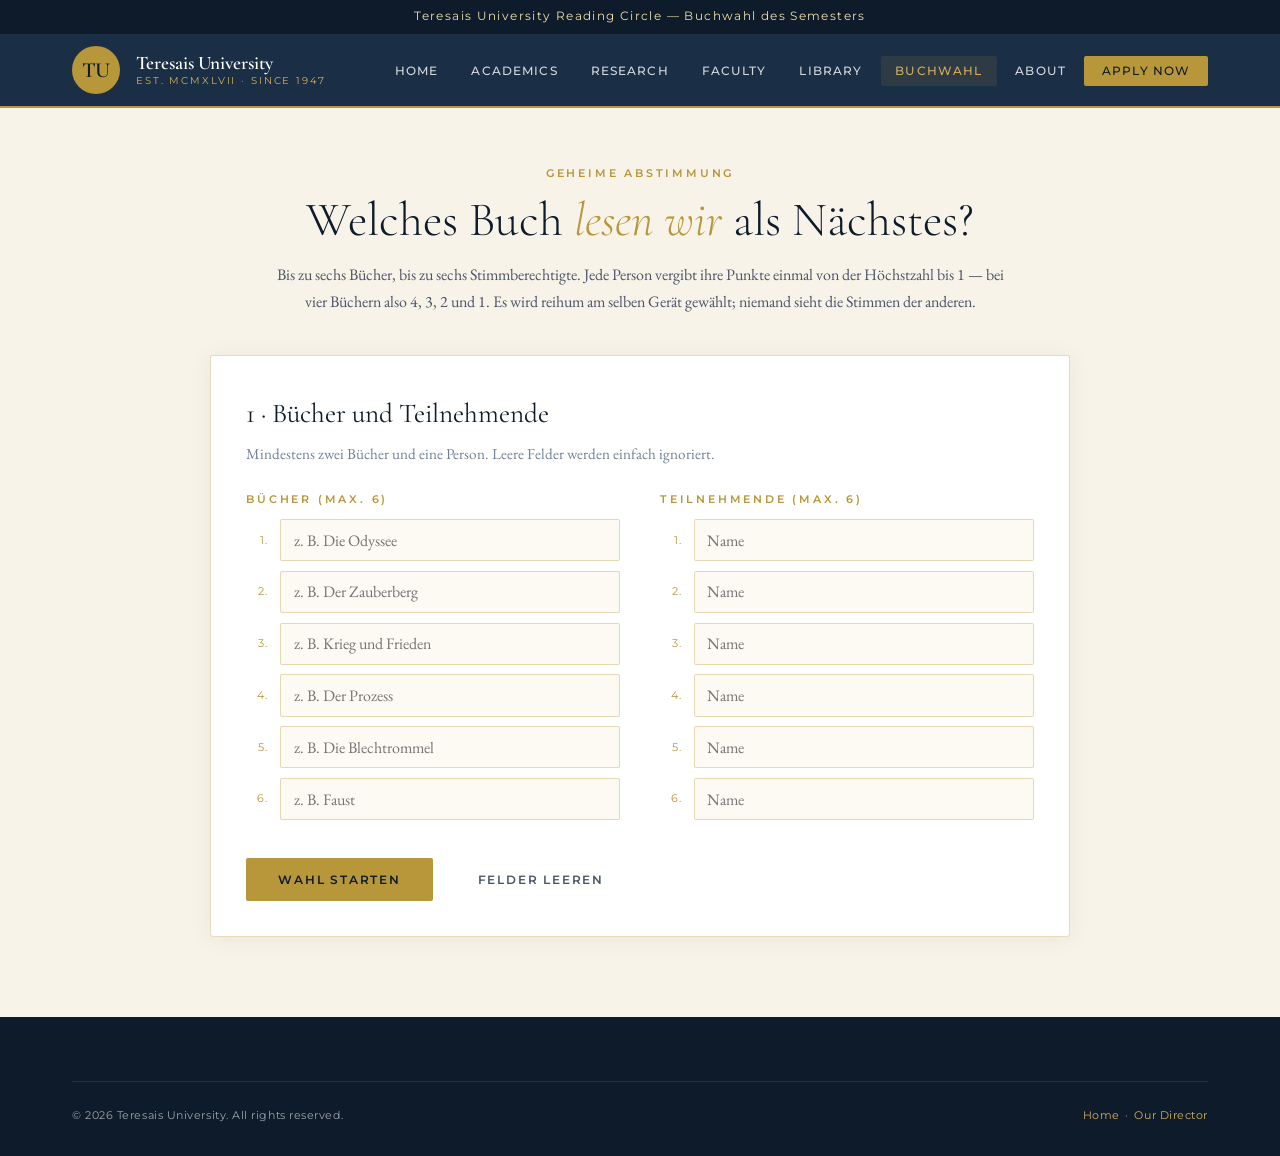
==== commit f7e494aa: "Link the Buchwahl page from the site navigation Adds a "Buchwahl" entry to the nav on all pages and " ====
--- a/buchwahl.html
+++ b/buchwahl.html
@@ -220,8 +220,13 @@
       </a>
       <ul class="nav-links">
         <li><a href="index.html">Home</a></li>
+        <li><a href="#">Academics</a></li>
+        <li><a href="#">Research</a></li>
         <li><a href="director.html">Faculty</a></li>
+        <li><a href="#">Library</a></li>
         <li><a href="buchwahl.html" class="active">Buchwahl</a></li>
+        <li><a href="#">About</a></li>
+        <li><a href="#" class="nav-cta">Apply Now</a></li>
       </ul>
     </div>
   </nav>
--- a/styles.css
+++ b/styles.css
@@ -128,6 +128,7 @@
   padding: 0.5rem 0.9rem;
   border-radius: 2px;
   transition: color 0.2s, background 0.2s;
+  white-space: nowrap;
 }
 .nav-links a:hover,
 .nav-links a.active {
@@ -141,6 +142,13 @@
   border-radius: 2px;
 }
 .nav-cta:hover { background: var(--gold-light) !important; }
+
+/* Schmalere Abstände, damit die Navigation auf mittleren Breiten einzeilig bleibt */
+@media (max-width: 1100px) {
+  .nav-links { gap: 0; }
+  .nav-links a { padding: 0.5rem 0.55rem; letter-spacing: 0.06em; }
+  .nav-cta { padding: 0.5rem 0.8rem !important; }
+}
 
 /* ── Hero ─────────────────────────────────────────── */
 .hero {
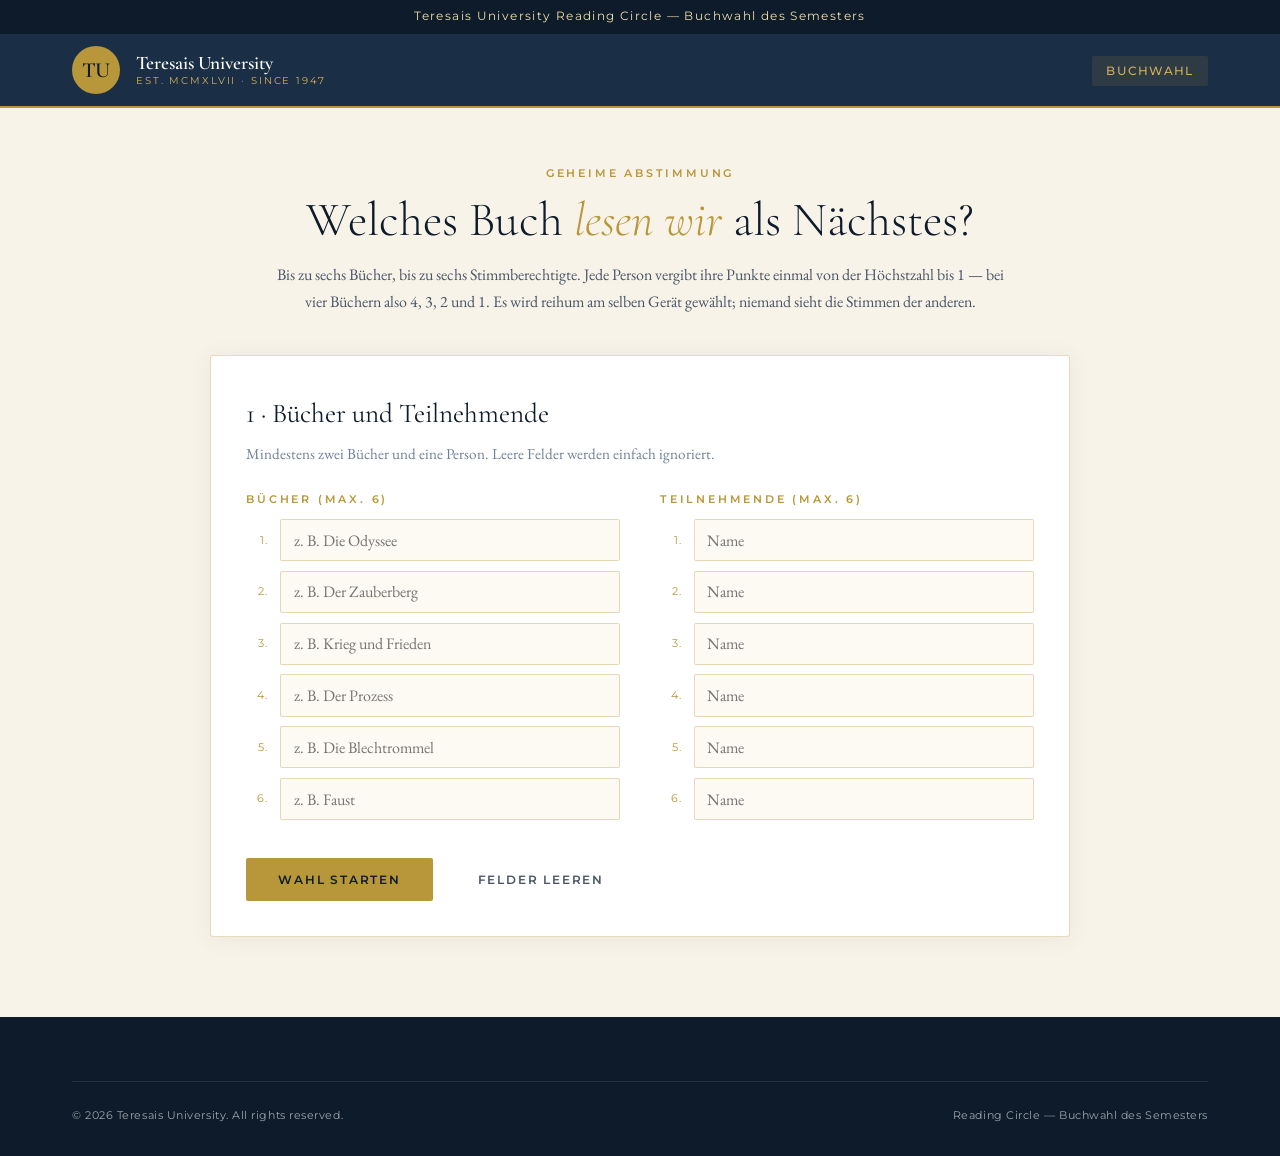
==== commit b14131e5: "Make the Buchwahl the site's index page The voting tool is what the site is for, so buchwahl.html be" ====
--- a/buchwahl.html
+++ b/buchwahl.html
@@ -3,669 +3,13 @@
 <head>
   <meta charset="UTF-8" />
   <meta name="viewport" content="width=device-width, initial-scale=1.0" />
-  <title>Buchwahl — Teresais University</title>
-  <link rel="stylesheet" href="styles.css" />
-  <style>
-    /* ── Buchwahl — seiteneigene Stile ─────────────── */
-    .vote-page { background: var(--parchment); min-height: 70vh; padding: 3.5rem 0 5rem; }
-    .vote-head { text-align: center; margin-bottom: 2.5rem; }
-    .vote-head h1 {
-      font-family: 'Cormorant Garamond', Georgia, serif;
-      font-weight: 300;
-      font-size: clamp(2rem, 4vw, 3rem);
-      line-height: 1.15;
-    }
-    .vote-head h1 em { font-style: italic; color: var(--gold); }
-    .vote-head p { color: var(--slate); max-width: 46rem; margin: 0.8rem auto 0; }
-
-    .card {
-      background: var(--white);
-      border: 1px solid var(--border);
-      border-radius: 3px;
-      box-shadow: 0 2px 24px rgba(13,27,42,0.06);
-      padding: 2.2rem;
-      max-width: 860px;
-      margin: 0 auto;
-    }
-    .card + .card { margin-top: 1.5rem; }
-    .card h2 {
-      font-family: 'Cormorant Garamond', Georgia, serif;
-      font-weight: 400;
-      font-size: 1.7rem;
-      margin-bottom: 0.3rem;
-    }
-    .card-hint { color: var(--slate-light); font-size: 0.95rem; margin-bottom: 1.4rem; }
-
-    .field-grid { display: grid; grid-template-columns: 1fr 1fr; gap: 2.5rem; }
-    @media (max-width: 720px) { .field-grid { grid-template-columns: 1fr; gap: 1.8rem; } }
-
-    .field-row { display: flex; align-items: center; gap: 0.7rem; margin-bottom: 0.6rem; }
-    .field-num {
-      font-family: 'Montserrat', sans-serif;
-      font-size: 0.7rem;
-      letter-spacing: 0.1em;
-      color: var(--gold);
-      width: 1.4rem;
-      text-align: right;
-      flex: none;
-    }
-    .field-row input {
-      flex: 1;
-      font-family: 'EB Garamond', Georgia, serif;
-      font-size: 1rem;
-      color: var(--navy);
-      background: var(--cream);
-      border: 1px solid var(--border);
-      border-radius: 2px;
-      padding: 0.6rem 0.8rem;
-      min-width: 0;
-    }
-    .field-row input:focus { outline: 2px solid var(--gold-light); outline-offset: 1px; background: var(--white); }
-
-    button.btn { border: none; cursor: pointer; font-family: 'Montserrat', sans-serif; }
-    .btn-navy { background: var(--navy); color: var(--gold-pale); }
-    .btn-navy:hover { background: var(--navy-mid); }
-    .btn-ghost {
-      background: transparent;
-      border: 1px solid var(--border);
-      color: var(--slate);
-    }
-    .btn-ghost:hover { border-color: var(--gold); color: var(--navy); }
-    .btn:disabled { opacity: 0.4; cursor: not-allowed; transform: none; box-shadow: none; }
-    .btn-row { display: flex; flex-wrap: wrap; gap: 0.8rem; margin-top: 1.8rem; align-items: center; }
-    .btn-row .btn-outline { margin-left: 0; }
-
-    .notice {
-      font-family: 'Montserrat', sans-serif;
-      font-size: 0.78rem;
-      letter-spacing: 0.04em;
-      border-left: 3px solid var(--gold);
-      background: rgba(184,151,58,0.09);
-      color: var(--navy);
-      padding: 0.7rem 1rem;
-      margin-top: 1.2rem;
-      border-radius: 2px;
-    }
-    .notice.error { border-left-color: #a03030; background: rgba(160,48,48,0.08); }
-    .notice[hidden] { display: none; }
-
-    /* ── Übergabe ──────────────────────────────────── */
-    .handoff { text-align: center; padding: 1.5rem 0 0.5rem; }
-    .handoff .who {
-      font-family: 'Cormorant Garamond', Georgia, serif;
-      font-size: clamp(2rem, 5vw, 3.2rem);
-      font-weight: 300;
-      color: var(--navy);
-      margin: 0.6rem 0 0.4rem;
-      word-break: break-word;
-    }
-    .handoff .secret {
-      font-family: 'Montserrat', sans-serif;
-      font-size: 0.72rem;
-      letter-spacing: 0.18em;
-      text-transform: uppercase;
-      color: var(--gold);
-    }
-
-    /* ── Stimmzettel ───────────────────────────────── */
-    .ballot { list-style: none; margin: 0; padding: 0; }
-    .ballot li { margin-bottom: 0.7rem; }
-    .ballot-btn {
-      width: 100%;
-      display: flex;
-      align-items: center;
-      gap: 1rem;
-      text-align: left;
-      background: var(--cream);
-      border: 1px solid var(--border);
-      border-radius: 2px;
-      padding: 0.9rem 1.1rem;
-      cursor: pointer;
-      transition: all 0.15s;
-      font-family: 'EB Garamond', Georgia, serif;
-      font-size: 1.05rem;
-      color: var(--navy);
-    }
-    .ballot-btn:hover { border-color: var(--gold); background: var(--white); }
-    .ballot-btn:focus-visible { outline: 2px solid var(--gold-light); outline-offset: 2px; }
-    .ballot-btn.chosen { background: var(--navy); color: var(--parchment); border-color: var(--navy); }
-    .pts {
-      flex: none;
-      width: 2.6rem;
-      height: 2.6rem;
-      border-radius: 50%;
-      display: grid;
-      place-items: center;
-      font-family: 'Montserrat', sans-serif;
-      font-size: 0.95rem;
-      font-weight: 600;
-      border: 1px solid var(--border);
-      color: var(--slate-light);
-    }
-    .ballot-btn.chosen .pts { background: var(--gold); color: var(--navy); border-color: var(--gold); }
-    .ballot-title { flex: 1; min-width: 0; }
-    .ballot-rank {
-      font-family: 'Montserrat', sans-serif;
-      font-size: 0.66rem;
-      letter-spacing: 0.14em;
-      text-transform: uppercase;
-      opacity: 0.75;
-      display: block;
-    }
-    .progress {
-      font-family: 'Montserrat', sans-serif;
-      font-size: 0.72rem;
-      letter-spacing: 0.14em;
-      text-transform: uppercase;
-      color: var(--slate-light);
-    }
-
-    /* ── Ergebnis ──────────────────────────────────── */
-    .result-row { margin-bottom: 1.4rem; }
-    .result-head { display: flex; align-items: baseline; justify-content: space-between; gap: 1rem; }
-    .result-name { font-size: 1.15rem; }
-    .result-name .place {
-      font-family: 'Montserrat', sans-serif;
-      font-size: 0.7rem;
-      letter-spacing: 0.14em;
-      color: var(--gold);
-      margin-right: 0.6rem;
-    }
-    .result-pts { font-family: 'Montserrat', sans-serif; font-size: 0.85rem; color: var(--slate); white-space: nowrap; }
-    .bar { height: 8px; background: rgba(13,27,42,0.08); border-radius: 4px; margin-top: 0.5rem; overflow: hidden; }
-    .bar span { display: block; height: 100%; background: var(--gold); border-radius: 4px; }
-    .result-row.winner .bar span { background: var(--navy); }
-    .result-row.winner .result-name { font-weight: 600; }
-    .winner-banner {
-      background: var(--navy);
-      color: var(--parchment);
-      border-radius: 3px;
-      padding: 1.8rem 2rem;
-      text-align: center;
-      margin-bottom: 2rem;
-    }
-    .winner-banner .label {
-      font-family: 'Montserrat', sans-serif;
-      font-size: 0.7rem;
-      letter-spacing: 0.22em;
-      text-transform: uppercase;
-      color: var(--gold-light);
-    }
-    .winner-banner .title {
-      font-family: 'Cormorant Garamond', Georgia, serif;
-      font-size: clamp(1.6rem, 4vw, 2.6rem);
-      font-weight: 300;
-      margin-top: 0.4rem;
-      line-height: 1.2;
-    }
-    .step-hidden { display: none; }
-  </style>
+  <!-- Die Buchwahl ist jetzt die Startseite; dieser Pfad bleibt als Weiterleitung bestehen. -->
+  <meta http-equiv="refresh" content="0; url=index.html" />
+  <link rel="canonical" href="index.html" />
+  <title>Buchwahl &mdash; Teresais University</title>
 </head>
 <body>
-
-  <!-- Top Banner -->
-  <div class="top-banner">
-    Teresais University Reading Circle &mdash; Buchwahl des Semesters
-  </div>
-
-  <!-- Navigation -->
-  <nav>
-    <div class="nav-inner">
-      <a class="nav-brand" href="index.html">
-        <div class="nav-crest">TU</div>
-        <div class="nav-title">
-          Teresais University
-          <span>Est. MCMXLVII &middot; Since 1947</span>
-        </div>
-      </a>
-      <ul class="nav-links">
-        <li><a href="index.html">Home</a></li>
-        <li><a href="#">Academics</a></li>
-        <li><a href="#">Research</a></li>
-        <li><a href="director.html">Faculty</a></li>
-        <li><a href="#">Library</a></li>
-        <li><a href="buchwahl.html" class="active">Buchwahl</a></li>
-        <li><a href="#">About</a></li>
-        <li><a href="#" class="nav-cta">Apply Now</a></li>
-      </ul>
-    </div>
-  </nav>
-
-  <main class="vote-page">
-    <div class="container">
-
-      <div class="vote-head">
-        <span class="section-label">Geheime Abstimmung</span>
-        <h1>Welches Buch <em>lesen wir</em> als N&auml;chstes?</h1>
-        <p>
-          Bis zu sechs B&uuml;cher, bis zu sechs Stimmberechtigte. Jede Person vergibt ihre
-          Punkte einmal von der H&ouml;chstzahl bis 1 &mdash; bei vier B&uuml;chern also 4, 3, 2 und 1.
-          Es wird reihum am selben Ger&auml;t gew&auml;hlt; niemand sieht die Stimmen der anderen.
-        </p>
-      </div>
-
-      <!-- ── Schritt 1: Einrichtung ─────────────────── -->
-      <section class="card" id="step-setup">
-        <h2>1 &middot; B&uuml;cher und Teilnehmende</h2>
-        <p class="card-hint">
-          Mindestens zwei B&uuml;cher und eine Person. Leere Felder werden einfach ignoriert.
-        </p>
-
-        <div class="field-grid">
-          <div>
-            <span class="section-label">B&uuml;cher (max. 6)</span>
-            <div id="book-fields"></div>
-          </div>
-          <div>
-            <span class="section-label">Teilnehmende (max. 6)</span>
-            <div id="voter-fields"></div>
-          </div>
-        </div>
-
-        <div class="notice error" id="setup-error" hidden></div>
-
-        <div class="btn-row">
-          <button type="button" class="btn btn-gold" id="start-btn">Wahl starten</button>
-          <button type="button" class="btn btn-ghost" id="clear-setup-btn">Felder leeren</button>
-        </div>
-      </section>
-
-      <!-- ── Schritt 2: Ger&auml;t &uuml;bergeben ──────────── -->
-      <section class="card step-hidden" id="step-handoff">
-        <div class="handoff">
-          <span class="secret">Bitte weiterreichen &mdash; Stimme <span id="handoff-count"></span></span>
-          <div class="who" id="handoff-name"></div>
-          <p class="card-hint" id="handoff-hint"></p>
-          <div class="btn-row" style="justify-content:center">
-            <button type="button" class="btn btn-gold" id="handoff-btn">Ich bin bereit &mdash; Stimmzettel &ouml;ffnen</button>
-          </div>
-        </div>
-      </section>
-
-      <!-- ── Schritt 3: Stimmzettel ─────────────────── -->
-      <section class="card step-hidden" id="step-vote">
-        <h2 id="vote-title"></h2>
-        <p class="card-hint" id="vote-hint"></p>
-
-        <ul class="ballot" id="ballot"></ul>
-
-        <div class="notice" id="vote-status" aria-live="polite"></div>
-
-        <div class="btn-row">
-          <button type="button" class="btn btn-gold" id="submit-vote-btn" disabled>Stimme abgeben</button>
-          <button type="button" class="btn btn-ghost" id="reset-vote-btn">Rangfolge zur&uuml;cksetzen</button>
-        </div>
-      </section>
-
-      <!-- ── Schritt 4: Ergebnis ────────────────────── -->
-      <section class="card step-hidden" id="step-results">
-        <div class="winner-banner" id="winner-banner">
-          <div class="label" id="winner-label">Gew&auml;hltes Buch</div>
-          <div class="title" id="winner-title"></div>
-        </div>
-
-        <h2>Endstand</h2>
-        <p class="card-hint" id="results-hint"></p>
-        <div id="results-list"></div>
-
-        <div class="notice">
-          Einzelne Stimmzettel werden nicht angezeigt &mdash; nur die Gesamtpunkte.
-        </div>
-
-        <div class="btn-row">
-          <button type="button" class="btn btn-navy" id="again-btn">Nochmal w&auml;hlen (gleiche Liste)</button>
-          <button type="button" class="btn btn-ghost" id="new-btn">Neue Wahl</button>
-        </div>
-      </section>
-
-    </div>
-  </main>
-
-  <!-- Footer -->
-  <footer>
-    <div class="container">
-      <div class="footer-bottom">
-        <span>&copy; 2026 Teresais University. All rights reserved.</span>
-        <span><a href="index.html">Home</a>&ensp;&middot;&ensp;<a href="director.html">Our Director</a></span>
-      </div>
-    </div>
-  </footer>
-
-  <script>
-  (function () {
-    'use strict';
-
-    var MAX = 6;
-    var STORE_KEY = 'tu-buchwahl-v1';
-
-    /* ── Zustand ─────────────────────────────────── */
-    var state = {
-      phase: 'setup',      // setup | handoff | vote | results
-      books: [],           // [{ id, title }]
-      voters: [],          // [{ id, name }]
-      current: 0,          // Index der Person, die gerade dran ist
-      totals: {}           // bookId -> Punkte (aggregiert, keine Einzelstimmen)
-    };
-    var draft = {};        // bookId -> Punkte, nur f&uuml;r den offenen Stimmzettel
-    var order = [];        // Reihenfolge der Klicks im offenen Stimmzettel
-
-    /* ── Hilfen ──────────────────────────────────── */
-    function $(id) { return document.getElementById(id); }
-
-    function esc(s) {
-      return String(s).replace(/[&<>"']/g, function (c) {
-        return { '&': '&amp;', '<': '&lt;', '>': '&gt;', '"': '&quot;', "'": '&#39;' }[c];
-      });
-    }
-
-    function save() {
-      try { localStorage.setItem(STORE_KEY, JSON.stringify(state)); } catch (e) { /* egal */ }
-    }
-
-    function load() {
-      try {
-        var raw = localStorage.getItem(STORE_KEY);
-        if (!raw) return null;
-        var s = JSON.parse(raw);
-        if (!s || !Array.isArray(s.books) || !Array.isArray(s.voters)) return null;
-        return s;
-      } catch (e) { return null; }
-    }
-
-    function clearStore() {
-      try { localStorage.removeItem(STORE_KEY); } catch (e) { /* egal */ }
-    }
-
-    /* ── Eingabefelder aufbauen ──────────────────── */
-    function buildFields(hostId, prefix, placeholders) {
-      var host = $(hostId);
-      host.innerHTML = '';
-      for (var i = 0; i < MAX; i++) {
-        var row = document.createElement('div');
-        row.className = 'field-row';
-
-        var num = document.createElement('span');
-        num.className = 'field-num';
-        num.textContent = (i + 1) + '.';
-
-        var input = document.createElement('input');
-        input.type = 'text';
-        input.id = prefix + '-' + i;
-        input.maxLength = 80;
-        input.placeholder = placeholders[i] || '';
-        input.setAttribute('aria-label', prefix === 'book' ? 'Buch ' + (i + 1) : 'Person ' + (i + 1));
-
-        row.appendChild(num);
-        row.appendChild(input);
-        host.appendChild(row);
-      }
-    }
-
-    function readFields(prefix) {
-      var out = [];
-      for (var i = 0; i < MAX; i++) {
-        var el = $(prefix + '-' + i);
-        var v = el ? el.value.trim().replace(/\s+/g, ' ') : '';
-        if (v) out.push(v);
-      }
-      return out;
-    }
-
-    function fillFields(prefix, values) {
-      for (var i = 0; i < MAX; i++) {
-        var el = $(prefix + '-' + i);
-        if (el) el.value = values[i] || '';
-      }
-    }
-
-    function firstDuplicate(list) {
-      var seen = {};
-      for (var i = 0; i < list.length; i++) {
-        var key = list[i].toLowerCase();
-        if (seen[key]) return list[i];
-        seen[key] = true;
-      }
-      return null;
-    }
-
-    /* ── Ansicht schalten ────────────────────────── */
-    function show(step) {
-      ['setup', 'handoff', 'vote', 'results'].forEach(function (name) {
-        $('step-' + name).classList.toggle('step-hidden', name !== step);
-      });
-      window.scrollTo({ top: 0, behavior: 'smooth' });
-    }
-
-    function render() {
-      if (state.phase === 'handoff') { renderHandoff(); show('handoff'); }
-      else if (state.phase === 'vote') { renderBallot(); show('vote'); }
-      else if (state.phase === 'results') { renderResults(); show('results'); }
-      else { show('setup'); }
-    }
-
-    /* ── Schritt 1: Einrichtung ──────────────────── */
-    function startVote() {
-      var books = readFields('book');
-      var voters = readFields('voter');
-      var err = $('setup-error');
-
-      function fail(msg) { err.textContent = msg; err.hidden = false; }
-      err.hidden = true;
-
-      if (books.length < 2) { return fail('Bitte mindestens zwei Bücher eintragen.'); }
-      if (voters.length < 1) { return fail('Bitte mindestens eine Person eintragen.'); }
-
-      var dupBook = firstDuplicate(books);
-      if (dupBook) { return fail('Das Buch „' + dupBook + '“ steht doppelt in der Liste.'); }
-      var dupVoter = firstDuplicate(voters);
-      if (dupVoter) { return fail('Der Name „' + dupVoter + '“ kommt doppelt vor — bitte unterscheidbar machen.'); }
-
-      state.books = books.map(function (t, i) { return { id: 'b' + i, title: t }; });
-      state.voters = voters.map(function (n, i) { return { id: 'v' + i, name: n }; });
-      state.totals = {};
-      state.books.forEach(function (b) { state.totals[b.id] = 0; });
-      state.current = 0;
-      state.phase = 'handoff';
-      save();
-      render();
-    }
-
-    /* ── Schritt 2: &Uuml;bergabe ────────────────────── */
-    function renderHandoff() {
-      var voter = state.voters[state.current];
-      var max = state.books.length;
-      $('handoff-count').textContent = (state.current + 1) + ' von ' + state.voters.length;
-      $('handoff-name').textContent = voter.name;
-      $('handoff-hint').innerHTML =
-        'Bitte das Ger&auml;t an <strong>' + esc(voter.name) + '</strong> weitergeben. ' +
-        'Erst dann &ouml;ffnen &mdash; auf dem Stimmzettel werden ' + max + ' Punkte bis 1 Punkt vergeben.';
-    }
-
-    /* ── Schritt 3: Stimmzettel ──────────────────── */
-    function openBallot() {
-      draft = {};
-      order = [];
-      state.phase = 'vote';
-      save();
-      render();
-    }
-
-    function toggleBook(bookId) {
-      var idx = order.indexOf(bookId);
-      if (idx === -1) {
-        if (order.length < state.books.length) order.push(bookId);
-      } else {
-        order.splice(idx, 1);
-      }
-      recomputeDraft();
-      renderBallot();
-    }
-
-    function recomputeDraft() {
-      var max = state.books.length;
-      draft = {};
-      order.forEach(function (id, i) { draft[id] = max - i; });
-    }
-
-    function renderBallot() {
-      var voter = state.voters[state.current];
-      var max = state.books.length;
-
-      $('vote-title').textContent = 'Stimmzettel von ' + voter.name;
-      $('vote-hint').innerHTML =
-        'In Wunschreihenfolge antippen: der erste Klick gibt <strong>' + max + ' Punkte</strong>, ' +
-        'der letzte <strong>1 Punkt</strong>. Nochmal antippen nimmt ein Buch wieder heraus.';
-
-      var list = $('ballot');
-      list.innerHTML = '';
-
-      state.books.forEach(function (book) {
-        var pts = draft[book.id];
-        var chosen = typeof pts === 'number';
-        var rank = chosen ? (order.indexOf(book.id) + 1) : 0;
-
-        var li = document.createElement('li');
-        var btn = document.createElement('button');
-        btn.type = 'button';
-        btn.className = 'ballot-btn' + (chosen ? ' chosen' : '');
-        btn.setAttribute('aria-pressed', chosen ? 'true' : 'false');
-        btn.innerHTML =
-          '<span class="pts">' + (chosen ? pts : '&ndash;') + '</span>' +
-          '<span class="ballot-title">' +
-            '<span class="ballot-rank">' +
-              (chosen ? (rank + '. Wahl · ' + pts + (pts === 1 ? ' Punkt' : ' Punkte')) : 'noch nicht gewählt') +
-            '</span>' +
-            esc(book.title) +
-          '</span>';
-        btn.addEventListener('click', function () { toggleBook(book.id); });
-        li.appendChild(btn);
-        list.appendChild(li);
-      });
-
-      var done = order.length === max;
-      $('submit-vote-btn').disabled = !done;
-      $('vote-status').textContent = done
-        ? 'Alle ' + max + ' Bücher sind bewertet. Stimme kann abgegeben werden.'
-        : 'Noch ' + (max - order.length) + ' von ' + max + ' Büchern zu vergeben.';
-    }
-
-    function submitVote() {
-      if (order.length !== state.books.length) return;
-
-      // Nur die Summe wird gespeichert - keine Einzelstimmen.
-      Object.keys(draft).forEach(function (bookId) {
-        state.totals[bookId] = (state.totals[bookId] || 0) + draft[bookId];
-      });
-      draft = {};
-      order = [];
-
-      state.current += 1;
-      state.phase = (state.current >= state.voters.length) ? 'results' : 'handoff';
-      save();
-      render();
-    }
-
-    /* ── Schritt 4: Ergebnis ─────────────────────── */
-    function renderResults() {
-      var rows = state.books.map(function (b) {
-        return { title: b.title, points: state.totals[b.id] || 0 };
-      }).sort(function (a, b) { return b.points - a.points; });
-
-      var top = rows.length ? rows[0].points : 0;
-      var winners = rows.filter(function (r) { return r.points === top; });
-      var tie = winners.length > 1;
-
-      $('winner-label').textContent = tie ? 'Gleichstand an der Spitze' : 'Gewähltes Buch';
-      $('winner-title').textContent = winners.map(function (w) { return w.title; }).join('  ·  ');
-
-      var maxPossible = state.voters.length * state.books.length;
-      $('results-hint').textContent =
-        state.voters.length + (state.voters.length === 1 ? ' Stimme' : ' Stimmen') +
-        ' · ' + state.books.length + ' Bücher · höchstmögliche Punktzahl: ' + maxPossible +
-        (tie ? ' · Gleichstand — bitte per Stichwahl entscheiden.' : '');
-
-      var host = $('results-list');
-      host.innerHTML = '';
-      var place = 0, lastPts = null;
-
-      rows.forEach(function (r, i) {
-        if (r.points !== lastPts) { place = i + 1; lastPts = r.points; }
-        var width = top > 0 ? Math.round((r.points / top) * 100) : 0;
-
-        var row = document.createElement('div');
-        row.className = 'result-row' + (r.points === top ? ' winner' : '');
-        row.innerHTML =
-          '<div class="result-head">' +
-            '<span class="result-name"><span class="place">' + place + '.</span>' + esc(r.title) + '</span>' +
-            '<span class="result-pts">' + r.points + (r.points === 1 ? ' Punkt' : ' Punkte') + '</span>' +
-          '</div>' +
-          '<div class="bar"><span style="width:' + width + '%"></span></div>';
-        host.appendChild(row);
-      });
-    }
-
-    /* ── Neustarts ───────────────────────────────── */
-    function voteAgain() {
-      state.totals = {};
-      state.books.forEach(function (b) { state.totals[b.id] = 0; });
-      state.current = 0;
-      state.phase = 'handoff';
-      draft = {}; order = [];
-      save();
-      render();
-    }
-
-    function newVote(keepFields) {
-      var books = state.books.map(function (b) { return b.title; });
-      var voters = state.voters.map(function (v) { return v.name; });
-      state = { phase: 'setup', books: [], voters: [], current: 0, totals: {} };
-      draft = {}; order = [];
-      clearStore();
-      fillFields('book', keepFields ? books : []);
-      fillFields('voter', keepFields ? voters : []);
-      $('setup-error').hidden = true;
-      render();
-    }
-
-    /* ── Start ───────────────────────────────────── */
-    buildFields('book-fields', 'book', [
-      'z. B. Die Odyssee', 'z. B. Der Zauberberg', 'z. B. Krieg und Frieden',
-      'z. B. Der Prozess', 'z. B. Die Blechtrommel', 'z. B. Faust'
-    ]);
-    buildFields('voter-fields', 'voter', ['Name', 'Name', 'Name', 'Name', 'Name', 'Name']);
-
-    $('start-btn').addEventListener('click', startVote);
-    $('clear-setup-btn').addEventListener('click', function () {
-      fillFields('book', []); fillFields('voter', []); $('setup-error').hidden = true;
-      var first = $('book-0'); if (first) first.focus();
-    });
-    $('handoff-btn').addEventListener('click', openBallot);
-    $('submit-vote-btn').addEventListener('click', submitVote);
-    $('reset-vote-btn').addEventListener('click', function () {
-      draft = {}; order = []; renderBallot();
-    });
-    $('again-btn').addEventListener('click', voteAgain);
-    $('new-btn').addEventListener('click', function () { newVote(true); });
-
-    // Enter im Einrichtungsformular startet die Wahl.
-    document.querySelectorAll('#step-setup input').forEach(function (input) {
-      input.addEventListener('keydown', function (e) {
-        if (e.key === 'Enter') { e.preventDefault(); startVote(); }
-      });
-    });
-
-    // Gespeicherten Stand wiederherstellen (ohne offenen Stimmzettel).
-    var saved = load();
-    if (saved && saved.books.length >= 2 && saved.voters.length >= 1 && saved.phase !== 'setup') {
-      state = saved;
-      if (state.phase === 'vote') state.phase = 'handoff';   // angefangener Zettel wird verworfen
-      if (state.current >= state.voters.length) state.phase = 'results';
-      fillFields('book', state.books.map(function (b) { return b.title; }));
-      fillFields('voter', state.voters.map(function (v) { return v.name; }));
-    }
-    render();
-  })();
-  </script>
-
+  <p>Die Buchwahl liegt jetzt auf der Startseite: <a href="index.html">zur Buchwahl</a>.</p>
+  <script>location.replace('index.html');</script>
 </body>
 </html>
